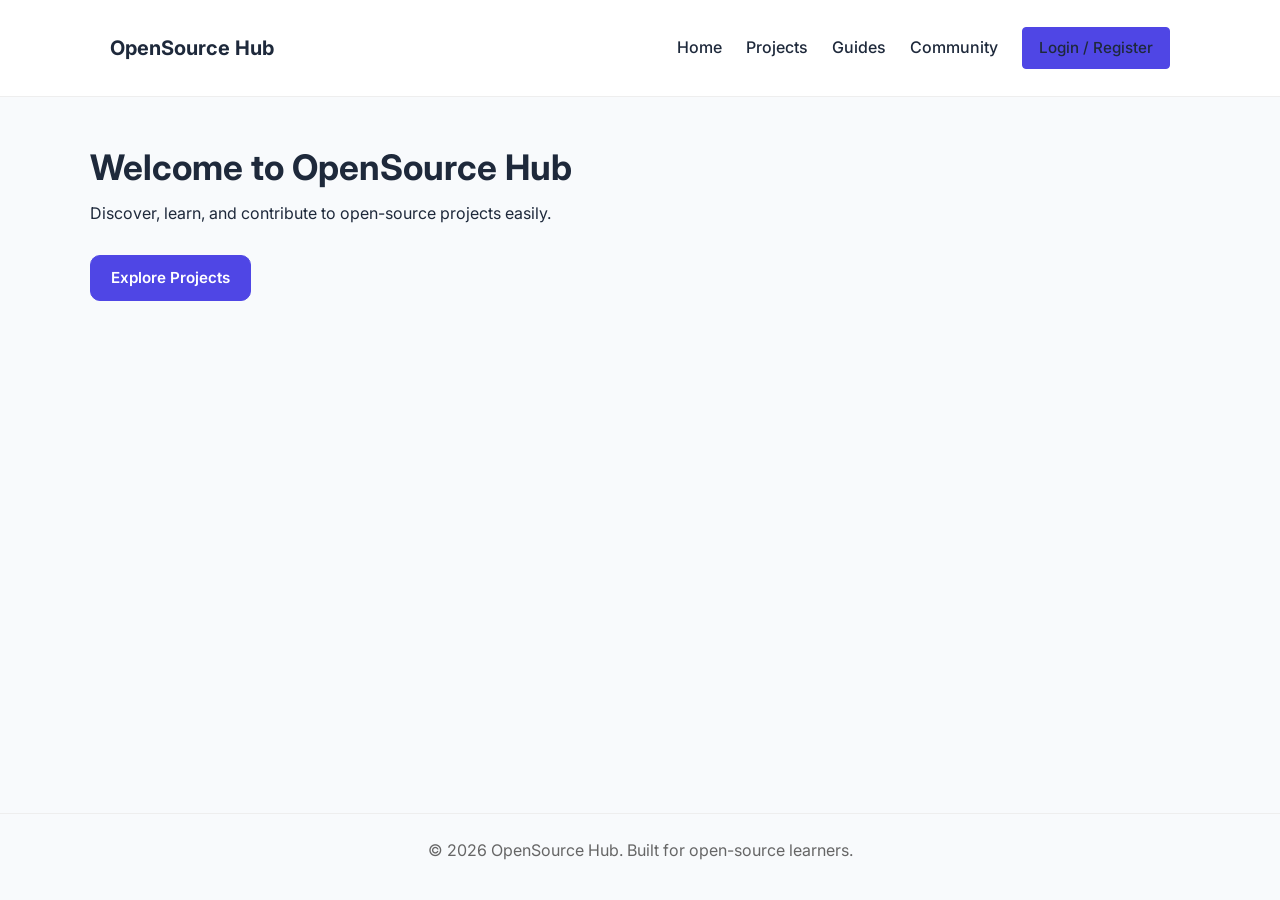
==== index.html @ 60cad7de "Complete Day 1 Gauri UI setup" ====
<!DOCTYPE html>
<html lang="en">

<head>
  <meta charset="UTF-8">
  <meta name="viewport" content="width=device-width, initial-scale=1.0">
  <title>OpenSource Hub - Discover, Learn &amp; Contribute</title>
  <link rel="preconnect" href="https://fonts.googleapis.com">
  <link href="https://fonts.googleapis.com/css2?family=Inter:wght@400;500;600;700;800&display=swap" rel="stylesheet">
  <link rel="stylesheet" href="css/style.css">
</head>

<body>
  <div id="navbar"></div>

  <main class="container" style="padding: 3rem 0;">
    <h1>Welcome to OpenSource Hub</h1>
    <p>Discover, learn, and contribute to open-source projects easily.</p>
    <a href="projects.html" class="btn btn-primary"
      style="margin-top: 1rem; display: inline-block; text-decoration: none;">Explore Projects</a>
  </main>

  <div id="footer"></div>
  <script src="js/navbar.js"></script>
</body>

</html>
---- css/style.css ----
/* ==========================================================
   OpenSource Hub - Global Stylesheet (owner: Gauri)
   Shared classes: .container .btn .btn-primary .card .badge
   .form-group .error-msg  (everyone must use these)
   ========================================================== */

/* ---------- 1. Design tokens (change colours HERE only) ---------- */
:root {
  --primary: #4f46e5;
  --primary-dark: #4338ca;
  --accent: #10b981;
  --bg: #f8fafc;
  --surface: #ffffff;
  --text: #1e293b;
  --text-muted: #64748b;
  --border: #e2e8f0;

  --green: #16a34a;   /* Beginner */
  --orange: #ea580c;  /* Intermediate */
  --red: #dc2626;     /* Advanced */

  --radius: 10px;
  --shadow: 0 2px 8px rgba(15, 23, 42, 0.08);
  --shadow-hover: 0 8px 20px rgba(15, 23, 42, 0.14);
  --font: 'Inter', system-ui, -apple-system, 'Segoe UI', Roboto, sans-serif;
}

/* ---------- 2. Reset & base ---------- */
*, *::before, *::after { box-sizing: border-box; margin: 0; padding: 0; }
html { scroll-behavior: smooth; }
body {
  font-family: var(--font);
  background: var(--bg);
  color: var(--text);
  line-height: 1.6;
  min-height: 100vh;
  display: flex;
  flex-direction: column;
}
main { flex: 1; padding: 32px 0 56px; }
img { max-width: 100%; display: block; }
a { color: var(--primary); text-decoration: none; }
a:hover { text-decoration: underline; }
h1, h2, h3 { line-height: 1.25; margin-bottom: 12px; }
h1 { font-size: 2.2rem; }
h2 { font-size: 1.6rem; }
h3 { font-size: 1.2rem; }
p { margin-bottom: 12px; }

/* ---------- 3. Layout helpers ---------- */
.container { width: 100%; max-width: 1100px; margin: 0 auto; padding: 0 20px; }
.grid { display: grid; gap: 20px; grid-template-columns: repeat(3, 1fr); } /* responsive on Day 4 */
.text-center { text-align: center; }
.text-muted { color: var(--text-muted); }
.section { padding: 40px 0; }
.hidden { display: none !important; }

/* ---------- 4. Navbar ---------- */
.navbar {
  background: var(--surface);
  border-bottom: 1px solid var(--border);
  position: sticky; top: 0; z-index: 100;
}
.navbar .container { display: flex; align-items: center; justify-content: space-between; height: 64px; }
.nav-logo { font-weight: 800; font-size: 1.25rem; color: var(--primary); }
.nav-logo:hover { text-decoration: none; }
.nav-links { display: flex; align-items: center; gap: 22px; list-style: none; }
.nav-links a { color: var(--text); font-weight: 500; }
.nav-links a:hover, .nav-links a.active { color: var(--primary); text-decoration: none; }
.nav-toggle { display: none; background: none; border: none; font-size: 1.6rem; cursor: pointer; } /* Day 4 */

/* ---------- 5. Footer ---------- */
.footer { background: #0f172a; color: #cbd5e1; padding: 28px 0; margin-top: auto; }
.footer .container { display: flex; justify-content: space-between; flex-wrap: wrap; gap: 12px; }
.footer a { color: #cbd5e1; }

/* ---------- 6. Buttons ---------- */
.btn {
  display: inline-block;
  padding: 10px 20px;
  border: 1px solid var(--border);
  border-radius: var(--radius);
  background: var(--surface);
  color: var(--text);
  font-family: inherit; font-size: 0.95rem; font-weight: 600;
  cursor: pointer;
  transition: background 0.2s, transform 0.1s;
}
.btn:hover { background: #eef2ff; text-decoration: none; }
.btn:active { transform: scale(0.98); }
.btn-primary { background: var(--primary); border-color: var(--primary); color: #fff; }
.btn-primary:hover { background: var(--primary-dark); }
.btn-danger { background: var(--red); border-color: var(--red); color: #fff; }
.btn-danger:hover { background: #b91c1c; }
.btn-block { display: block; width: 100%; }
.btn:disabled { opacity: 0.6; cursor: not-allowed; }

/* ---------- 7. Cards ---------- */
.card {
  background: var(--surface);
  border: 1px solid var(--border);
  border-radius: var(--radius);
  padding: 20px;
  box-shadow: var(--shadow);
  transition: box-shadow 0.2s, transform 0.2s;
}
.card:hover { box-shadow: var(--shadow-hover); transform: translateY(-2px); }
.card-title { font-size: 1.1rem; font-weight: 700; margin-bottom: 8px; }
.card-footer { display: flex; justify-content: space-between; align-items: center; margin-top: 14px; }

/* ---------- 8. Badges & tags ---------- */
.badge {
  display: inline-block; padding: 3px 10px; border-radius: 999px;
  font-size: 0.75rem; font-weight: 700; color: #fff; background: var(--text-muted);
}
.badge-beginner     { background: var(--green); }
.badge-intermediate { background: var(--orange); }
.badge-advanced     { background: var(--red); }
.tag {
  display: inline-block; padding: 3px 10px; border-radius: 6px;
  font-size: 0.75rem; background: #eef2ff; color: var(--primary); margin-right: 6px;
}

/* Bookmark star button (filled state added on Day 4) */
.bookmark-btn { background: none; border: none; font-size: 1.4rem; cursor: pointer; color: #cbd5e1; }
.bookmark-btn.active { color: #f59e0b; }

/* ---------- 9. Forms ---------- */
.form-card { max-width: 420px; margin: 0 auto; }
.form-group { margin-bottom: 16px; }
.form-group label { display: block; font-weight: 600; margin-bottom: 6px; }
.form-group input,
.form-group select,
.form-group textarea {
  width: 100%; padding: 10px 12px;
  border: 1px solid var(--border); border-radius: var(--radius);
  font-family: inherit; font-size: 1rem; background: #fff;
}
.form-group input:focus,
.form-group select:focus,
.form-group textarea:focus {
  outline: none; border-color: var(--primary); box-shadow: 0 0 0 3px rgba(79, 70, 229, 0.15);
}
.form-group textarea { min-height: 120px; resize: vertical; }

/* ---------- 10. Messages ---------- */
.error-msg   { color: var(--red);   font-size: 0.9rem; margin-top: 6px; min-height: 1.2em; }
.success-msg { color: var(--green); font-size: 0.9rem; margin-top: 6px; }
.empty-state { text-align: center; color: var(--text-muted); padding: 48px 0; }

/* ---------- 11. Loading spinner ---------- */
.spinner {
  width: 40px; height: 40px; margin: 40px auto;
  border: 4px solid var(--border); border-top-color: var(--primary);
  border-radius: 50%; animation: spin 0.8s linear infinite;
}
@keyframes spin { to { transform: rotate(360deg); } }

/* ---------- 12. Hero (Home page, built Day 2) ---------- */
.hero { text-align: center; padding: 72px 0; background: linear-gradient(135deg, #eef2ff, #ecfdf5); }
.hero p { max-width: 560px; margin: 0 auto 24px; color: var(--text-muted); font-size: 1.1rem; }
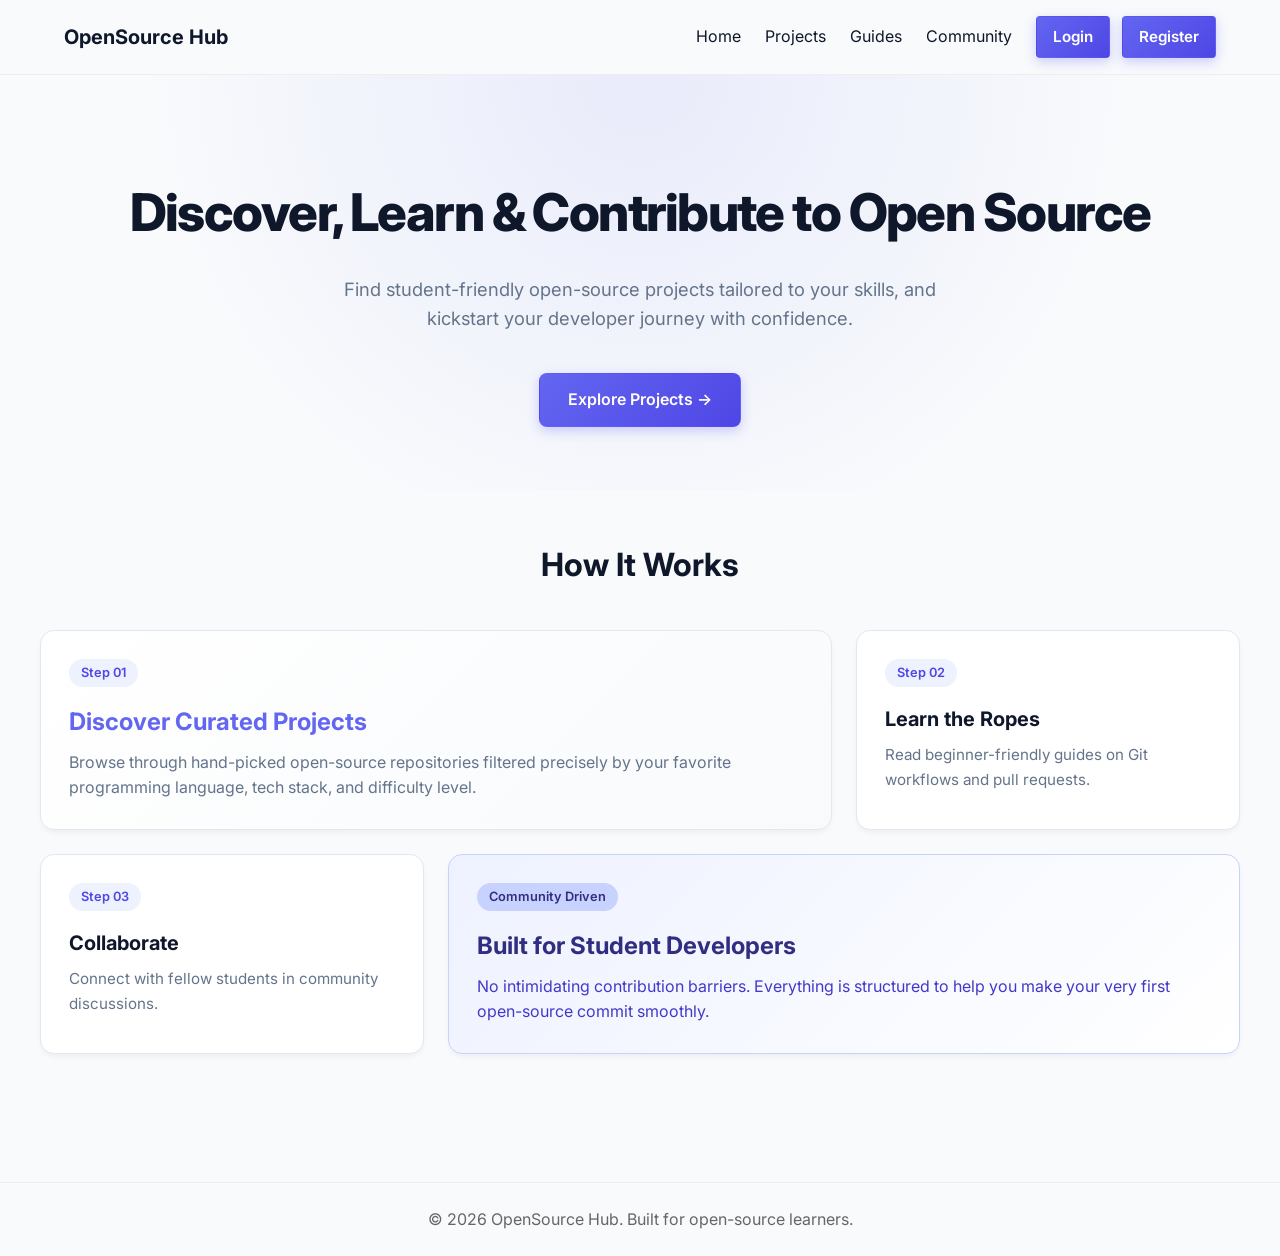
==== commit d3bf4c53: "Day-2 Frontend" ====
--- a/index.html
+++ b/index.html
@@ -4,23 +4,55 @@
 <head>
   <meta charset="UTF-8">
   <meta name="viewport" content="width=device-width, initial-scale=1.0">
-  <title>OpenSource Hub - Discover, Learn &amp; Contribute</title>
+  <title>OpenSource Hub - Discover, Learn & Contribute</title>
   <link rel="preconnect" href="https://fonts.googleapis.com">
   <link href="https://fonts.googleapis.com/css2?family=Inter:wght@400;500;600;700;800&display=swap" rel="stylesheet">
   <link rel="stylesheet" href="css/style.css">
 </head>
 
 <body>
+  <!-- Navbar injected by navbar.js -->
   <div id="navbar"></div>
 
-  <main class="container" style="padding: 3rem 0;">
-    <h1>Welcome to OpenSource Hub</h1>
-    <p>Discover, learn, and contribute to open-source projects easily.</p>
-    <a href="projects.html" class="btn btn-primary"
-      style="margin-top: 1rem; display: inline-block; text-decoration: none;">Explore Projects</a>
-  </main>
+  <!-- Hero Section -->
+  <section class="hero">
+    <div class="container">
+      <h1>Discover, Learn & Contribute to Open Source</h1>
+      <p>Find student-friendly open-source projects tailored to your skills, and kickstart your developer journey with confidence.</p>
+      <a href="projects.html" class="btn btn-primary" style="text-decoration: none; padding: 0.8rem 1.75rem; font-size: 1rem;">Explore Projects →</a>
+    </div>
+  </section>
 
+  <!-- Bento Grid "How It Works" Section -->
+  <section class="section container" style="padding: 3rem 0 5rem;">
+    <h2 class="text-center" style="margin-bottom: 2.5rem; font-size: 2rem;">How It Works</h2>
+    <div class="bento-grid">
+      <div class="card bento-span-2" style="background: linear-gradient(135deg, #ffffff 0%, #f8fafc 100%);">
+        <span class="tag" style="margin-bottom: 1rem;">Step 01</span>
+        <h3 style="font-size: 1.5rem; margin-bottom: 0.5rem; color: var(--primary);">Discover Curated Projects</h3>
+        <p class="text-muted">Browse through hand-picked open-source repositories filtered precisely by your favorite programming language, tech stack, and difficulty level.</p>
+      </div>
+      <div class="card">
+        <span class="tag" style="margin-bottom: 1rem;">Step 02</span>
+        <h3 style="font-size: 1.25rem; margin-bottom: 0.5rem;">Learn the Ropes</h3>
+        <p class="text-muted" style="font-size: 0.95rem;">Read beginner-friendly guides on Git workflows and pull requests.</p>
+      </div>
+      <div class="card">
+        <span class="tag" style="margin-bottom: 1rem;">Step 03</span>
+        <h3 style="font-size: 1.25rem; margin-bottom: 0.5rem;">Collaborate</h3>
+        <p class="text-muted" style="font-size: 0.95rem;">Connect with fellow students in community discussions.</p>
+      </div>
+      <div class="card bento-span-2" style="background: linear-gradient(135deg, #eef2ff 0%, #ffffff 100%); border-color: #c7d2fe;">
+        <span class="tag" style="margin-bottom: 1rem; background: #c7d2fe; color: #312e81;">Community Driven</span>
+        <h3 style="font-size: 1.5rem; margin-bottom: 0.5rem; color: #312e81;">Built for Student Developers</h3>
+        <p style="color: #4338ca;">No intimidating contribution barriers. Everything is structured to help you make your very first open-source commit smoothly.</p>
+      </div>
+    </div>
+  </section>
+
+  <!-- Footer injected by navbar.js -->
   <div id="footer"></div>
+
   <script src="js/navbar.js"></script>
 </body>
 
--- a/css/style.css
+++ b/css/style.css
@@ -1,161 +1,181 @@
-/* ==========================================================
-   OpenSource Hub - Global Stylesheet (owner: Gauri)
-   Shared classes: .container .btn .btn-primary .card .badge
-   .form-group .error-msg  (everyone must use these)
-   ========================================================== */
-
-/* ---------- 1. Design tokens (change colours HERE only) ---------- */
 :root {
-  --primary: #4f46e5;
-  --primary-dark: #4338ca;
-  --accent: #10b981;
-  --bg: #f8fafc;
-  --surface: #ffffff;
-  --text: #1e293b;
-  --text-muted: #64748b;
-  --border: #e2e8f0;
-
-  --green: #16a34a;   /* Beginner */
-  --orange: #ea580c;  /* Intermediate */
-  --red: #dc2626;     /* Advanced */
-
-  --radius: 10px;
-  --shadow: 0 2px 8px rgba(15, 23, 42, 0.08);
-  --shadow-hover: 0 8px 20px rgba(15, 23, 42, 0.14);
-  --font: 'Inter', system-ui, -apple-system, 'Segoe UI', Roboto, sans-serif;
+    --primary: #6366f1;
+    --primary-hover: #4f46e5;
+    --bg-main: #f8fafc;
+    --card-bg: #ffffff;
+    --text: #0f172a;
+    --text-muted: #64748b;
+    --border: #e2e8f0;
+    --radius: 14px;
+    --shadow: 0 4px 6px -1px rgba(0, 0, 0, 0.04), 0 2px 4px -1px rgba(0, 0, 0, 0.02);
+    --shadow-hover: 0 20px 25px -5px rgba(0, 0, 0, 0.08), 0 10px 10px -5px rgba(0, 0, 0, 0.04);
 }
 
-/* ---------- 2. Reset & base ---------- */
-*, *::before, *::after { box-sizing: border-box; margin: 0; padding: 0; }
-html { scroll-behavior: smooth; }
-body {
-  font-family: var(--font);
-  background: var(--bg);
-  color: var(--text);
-  line-height: 1.6;
-  min-height: 100vh;
-  display: flex;
-  flex-direction: column;
-}
-main { flex: 1; padding: 32px 0 56px; }
-img { max-width: 100%; display: block; }
-a { color: var(--primary); text-decoration: none; }
-a:hover { text-decoration: underline; }
-h1, h2, h3 { line-height: 1.25; margin-bottom: 12px; }
-h1 { font-size: 2.2rem; }
-h2 { font-size: 1.6rem; }
-h3 { font-size: 1.2rem; }
-p { margin-bottom: 12px; }
-
-/* ---------- 3. Layout helpers ---------- */
-.container { width: 100%; max-width: 1100px; margin: 0 auto; padding: 0 20px; }
-.grid { display: grid; gap: 20px; grid-template-columns: repeat(3, 1fr); } /* responsive on Day 4 */
-.text-center { text-align: center; }
-.text-muted { color: var(--text-muted); }
-.section { padding: 40px 0; }
-.hidden { display: none !important; }
-
-/* ---------- 4. Navbar ---------- */
-.navbar {
-  background: var(--surface);
-  border-bottom: 1px solid var(--border);
-  position: sticky; top: 0; z-index: 100;
-}
-.navbar .container { display: flex; align-items: center; justify-content: space-between; height: 64px; }
-.nav-logo { font-weight: 800; font-size: 1.25rem; color: var(--primary); }
-.nav-logo:hover { text-decoration: none; }
-.nav-links { display: flex; align-items: center; gap: 22px; list-style: none; }
-.nav-links a { color: var(--text); font-weight: 500; }
-.nav-links a:hover, .nav-links a.active { color: var(--primary); text-decoration: none; }
-.nav-toggle { display: none; background: none; border: none; font-size: 1.6rem; cursor: pointer; } /* Day 4 */
-
-/* ---------- 5. Footer ---------- */
-.footer { background: #0f172a; color: #cbd5e1; padding: 28px 0; margin-top: auto; }
-.footer .container { display: flex; justify-content: space-between; flex-wrap: wrap; gap: 12px; }
-.footer a { color: #cbd5e1; }
-
-/* ---------- 6. Buttons ---------- */
-.btn {
-  display: inline-block;
-  padding: 10px 20px;
-  border: 1px solid var(--border);
-  border-radius: var(--radius);
-  background: var(--surface);
-  color: var(--text);
-  font-family: inherit; font-size: 0.95rem; font-weight: 600;
-  cursor: pointer;
-  transition: background 0.2s, transform 0.1s;
-}
-.btn:hover { background: #eef2ff; text-decoration: none; }
-.btn:active { transform: scale(0.98); }
-.btn-primary { background: var(--primary); border-color: var(--primary); color: #fff; }
-.btn-primary:hover { background: var(--primary-dark); }
-.btn-danger { background: var(--red); border-color: var(--red); color: #fff; }
-.btn-danger:hover { background: #b91c1c; }
-.btn-block { display: block; width: 100%; }
-.btn:disabled { opacity: 0.6; cursor: not-allowed; }
-
-/* ---------- 7. Cards ---------- */
-.card {
-  background: var(--surface);
-  border: 1px solid var(--border);
-  border-radius: var(--radius);
-  padding: 20px;
-  box-shadow: var(--shadow);
-  transition: box-shadow 0.2s, transform 0.2s;
-}
-.card:hover { box-shadow: var(--shadow-hover); transform: translateY(-2px); }
-.card-title { font-size: 1.1rem; font-weight: 700; margin-bottom: 8px; }
-.card-footer { display: flex; justify-content: space-between; align-items: center; margin-top: 14px; }
-
-/* ---------- 8. Badges & tags ---------- */
-.badge {
-  display: inline-block; padding: 3px 10px; border-radius: 999px;
-  font-size: 0.75rem; font-weight: 700; color: #fff; background: var(--text-muted);
-}
-.badge-beginner     { background: var(--green); }
-.badge-intermediate { background: var(--orange); }
-.badge-advanced     { background: var(--red); }
-.tag {
-  display: inline-block; padding: 3px 10px; border-radius: 6px;
-  font-size: 0.75rem; background: #eef2ff; color: var(--primary); margin-right: 6px;
+* {
+    box-sizing: border-box;
+    margin: 0;
+    padding: 0;
+    font-family: 'Inter', sans-serif;
 }
 
-/* Bookmark star button (filled state added on Day 4) */
-.bookmark-btn { background: none; border: none; font-size: 1.4rem; cursor: pointer; color: #cbd5e1; }
-.bookmark-btn.active { color: #f59e0b; }
+body {
+    background-color: var(--bg-main);
+    color: var(--text);
+    line-height: 1.6;
+}
 
-/* ---------- 9. Forms ---------- */
-.form-card { max-width: 420px; margin: 0 auto; }
-.form-group { margin-bottom: 16px; }
-.form-group label { display: block; font-weight: 600; margin-bottom: 6px; }
-.form-group input,
-.form-group select,
-.form-group textarea {
-  width: 100%; padding: 10px 12px;
-  border: 1px solid var(--border); border-radius: var(--radius);
-  font-family: inherit; font-size: 1rem; background: #fff;
+.container {
+    max-width: 1200px;
+    margin: 0 auto;
+    padding: 0 1.5rem;
 }
-.form-group input:focus,
-.form-group select:focus,
-.form-group textarea:focus {
-  outline: none; border-color: var(--primary); box-shadow: 0 0 0 3px rgba(79, 70, 229, 0.15);
+
+/* Modern Buttons with Gradients */
+.btn {
+    display: inline-flex;
+    align-items: center;
+    justify-content: center;
+    padding: 0.65rem 1.25rem;
+    border-radius: 8px;
+    font-weight: 600;
+    font-size: 0.95rem;
+    cursor: pointer;
+    transition: all 0.25s ease;
+    border: 1px solid transparent;
+    text-decoration: none;
 }
-.form-group textarea { min-height: 120px; resize: vertical; }
 
-/* ---------- 10. Messages ---------- */
-.error-msg   { color: var(--red);   font-size: 0.9rem; margin-top: 6px; min-height: 1.2em; }
-.success-msg { color: var(--green); font-size: 0.9rem; margin-top: 6px; }
-.empty-state { text-align: center; color: var(--text-muted); padding: 48px 0; }
+.btn-primary {
+    background: linear-gradient(135deg, #6366f1 0%, #4f46e5 100%);
+    color: #ffffff;
+    box-shadow: 0 4px 12px rgba(99, 102, 241, 0.3);
+}
 
-/* ---------- 11. Loading spinner ---------- */
-.spinner {
-  width: 40px; height: 40px; margin: 40px auto;
-  border: 4px solid var(--border); border-top-color: var(--primary);
-  border-radius: 50%; animation: spin 0.8s linear infinite;
+.btn-primary:hover {
+    transform: translateY(-2px);
+    box-shadow: 0 8px 20px rgba(99, 102, 241, 0.4);
 }
-@keyframes spin { to { transform: rotate(360deg); } }
 
-/* ---------- 12. Hero (Home page, built Day 2) ---------- */
-.hero { text-align: center; padding: 72px 0; background: linear-gradient(135deg, #eef2ff, #ecfdf5); }
-.hero p { max-width: 560px; margin: 0 auto 24px; color: var(--text-muted); font-size: 1.1rem; }
+/* Cards with Floating Hover Effect */
+.card {
+    background: var(--card-bg);
+    border: 1px solid var(--border);
+    border-radius: var(--radius);
+    padding: 1.75rem;
+    box-shadow: var(--shadow);
+    transition: transform 0.3s cubic-bezier(0.4, 0, 0.2, 1), box-shadow 0.3s cubic-bezier(0.4, 0, 0.2, 1);
+}
+
+.card:hover {
+    transform: translateY(-6px);
+    box-shadow: var(--shadow-hover);
+    border-color: #cbd5e1;
+}
+
+/* Bento Grid Layouts */
+.bento-grid {
+    display: grid;
+    grid-template-columns: repeat(3, 1fr);
+    gap: 1.5rem;
+}
+
+.bento-span-2 {
+    grid-column: span 2;
+}
+
+@media (max-width: 900px) {
+    .bento-grid {
+        grid-template-columns: 1fr;
+    }
+    .bento-span-2 {
+        grid-column: span 1;
+    }
+}
+
+/* Standard Grid */
+.grid {
+    display: grid;
+    grid-template-columns: repeat(auto-fit, minmax(320px, 1fr));
+    gap: 1.5rem;
+}
+
+/* Hero Section */
+.hero {
+    padding: 6rem 0 4rem;
+    text-align: center;
+    background: radial-gradient(circle at top center, rgba(99, 102, 241, 0.1) 0%, transparent 65%);
+}
+
+.hero h1 {
+    font-size: 3.25rem;
+    font-weight: 800;
+    letter-spacing: -0.03em;
+    margin-bottom: 1.25rem;
+    color: var(--text);
+}
+
+.hero p {
+    font-size: 1.15rem;
+    color: var(--text-muted);
+    max-width: 600px;
+    margin: 0 auto 2.5rem;
+}
+
+/* Tags & Badges */
+.tag {
+    display: inline-block;
+    padding: 0.25rem 0.75rem;
+    background: #eef2ff;
+    color: #4f46e5;
+    border-radius: 9999px;
+    font-size: 0.8rem;
+    font-weight: 600;
+}
+
+.badge {
+    padding: 0.25rem 0.65rem;
+    border-radius: 6px;
+    font-size: 0.75rem;
+    font-weight: 600;
+}
+
+.badge-beginner { background: #dcfce7; color: #166534; }
+.badge-intermediate { background: #fef9c3; color: #854d0e; }
+
+/* Forms */
+.form-group {
+    margin-bottom: 1.25rem;
+}
+
+.form-group label {
+    display: block;
+    margin-bottom: 0.5rem;
+    font-weight: 500;
+    font-size: 0.9rem;
+}
+
+.form-group input, .form-group select, .form-group textarea {
+    width: 100%;
+    padding: 0.75rem 1rem;
+    border: 1px solid var(--border);
+    border-radius: 8px;
+    font-size: 0.95rem;
+    outline: none;
+    transition: all 0.2s;
+    background: #ffffff;
+}
+
+.form-group input:focus, .form-group select:focus, .form-group textarea:focus {
+    border-color: var(--primary);
+    box-shadow: 0 0 0 4px rgba(99, 102, 241, 0.12);
+}
+
+.form-card {
+    max-width: 440px;
+    margin: 2rem auto;
+}
+
+.text-muted { color: var(--text-muted); }
+.text-center { text-align: center; }
+.btn-block { width: 100%; }
+.error-msg { color: #dc2626; font-size: 0.85rem; margin-bottom: 1rem; }
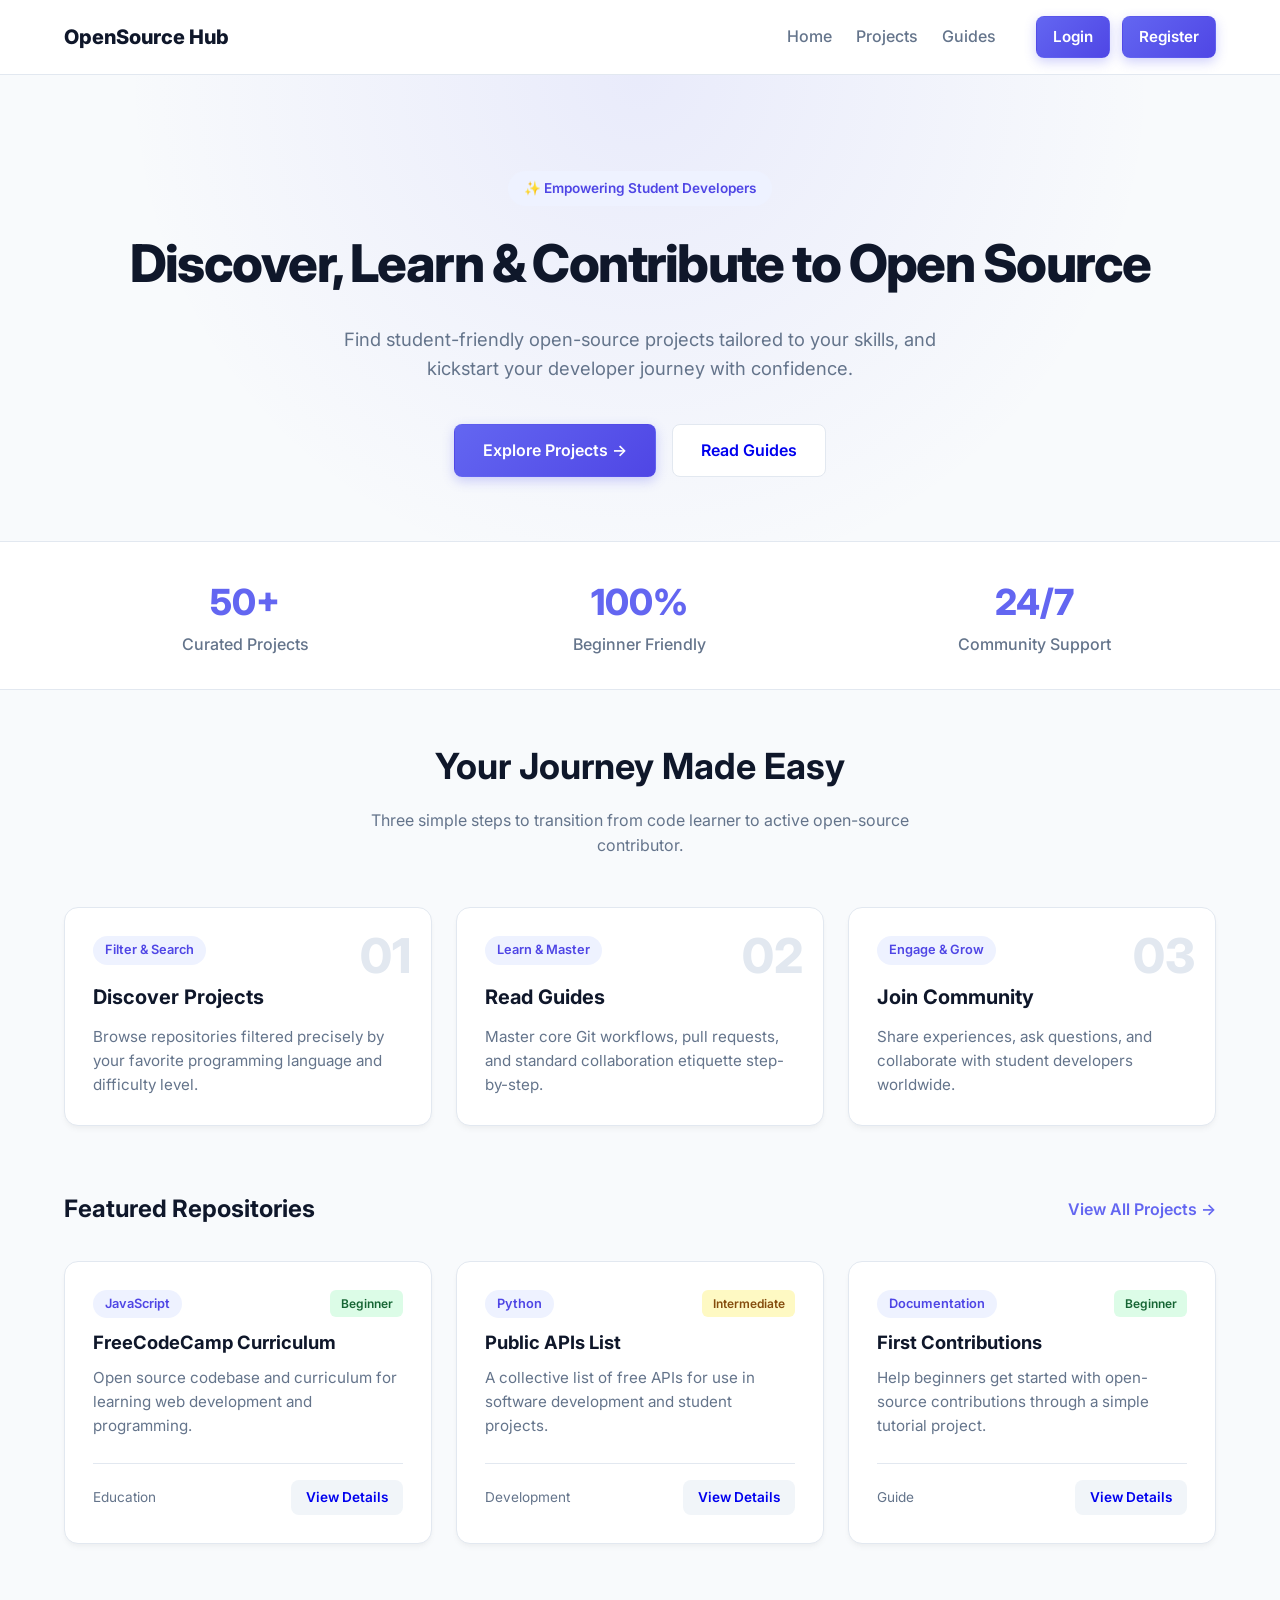
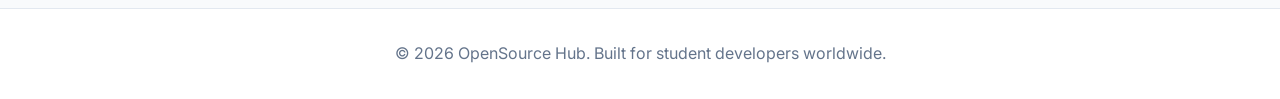
==== commit df46c023: "Few changes in the UI" ====
--- a/index.html
+++ b/index.html
@@ -17,35 +17,110 @@
   <!-- Hero Section -->
   <section class="hero">
     <div class="container">
+      <span class="tag" style="margin-bottom: 1rem; padding: 0.4rem 1rem; font-size: 0.85rem;">✨ Empowering Student Developers</span>
       <h1>Discover, Learn & Contribute to Open Source</h1>
       <p>Find student-friendly open-source projects tailored to your skills, and kickstart your developer journey with confidence.</p>
-      <a href="projects.html" class="btn btn-primary" style="text-decoration: none; padding: 0.8rem 1.75rem; font-size: 1rem;">Explore Projects →</a>
+      <div style="display: flex; gap: 1rem; justify-content: center; align-items: center;">
+        <a href="projects.html" class="btn btn-primary" style="text-decoration: none; padding: 0.8rem 1.75rem; font-size: 1rem;">Explore Projects →</a>
+        <a href="guides.html" class="btn" style="text-decoration: none; padding: 0.8rem 1.75rem; font-size: 1rem; background: #ffffff; border-color: var(--border);">Read Guides</a>
+      </div>
     </div>
   </section>
 
-  <!-- Bento Grid "How It Works" Section -->
-  <section class="section container" style="padding: 3rem 0 5rem;">
-    <h2 class="text-center" style="margin-bottom: 2.5rem; font-size: 2rem;">How It Works</h2>
-    <div class="bento-grid">
-      <div class="card bento-span-2" style="background: linear-gradient(135deg, #ffffff 0%, #f8fafc 100%);">
-        <span class="tag" style="margin-bottom: 1rem;">Step 01</span>
-        <h3 style="font-size: 1.5rem; margin-bottom: 0.5rem; color: var(--primary);">Discover Curated Projects</h3>
-        <p class="text-muted">Browse through hand-picked open-source repositories filtered precisely by your favorite programming language, tech stack, and difficulty level.</p>
+  <!-- Dynamic Stats Bar -->
+  <section style="background: #ffffff; border-top: 1px solid var(--border); border-bottom: 1px solid var(--border); padding: 2rem 0; margin-bottom: 3rem;">
+    <div class="container" style="display: grid; grid-template-columns: repeat(auto-fit, minmax(200px, 1fr)); gap: 2rem; text-align: center;">
+      <div>
+        <h2 style="font-size: 2.25rem; color: var(--primary); font-weight: 800;">50+</h2>
+        <p class="text-muted" style="font-weight: 500;">Curated Projects</p>
+      </div>
+      <div>
+        <h2 style="font-size: 2.25rem; color: var(--primary); font-weight: 800;">100%</h2>
+        <p class="text-muted" style="font-weight: 500;">Beginner Friendly</p>
+      </div>
+      <div>
+        <h2 style="font-size: 2.25rem; color: var(--primary); font-weight: 800;">24/7</h2>
+        <p class="text-muted" style="font-weight: 500;">Community Support</p>
+      </div>
+    </div>
+  </section>
+
+  <!-- Interactive 3-Step Guide Section -->
+  <section class="section container" style="margin-bottom: 4rem;">
+    <div class="text-center" style="max-width: 600px; margin: 0 auto 3rem;">
+      <h2 style="font-size: 2.25rem; margin-bottom: 0.75rem;">Your Journey Made Easy</h2>
+      <p class="text-muted">Three simple steps to transition from code learner to active open-source contributor.</p>
+    </div>
+    <div class="grid">
+      <div class="card" style="position: relative; overflow: hidden;">
+        <div style="font-size: 3rem; font-weight: 800; color: #e2e8f0; position: absolute; top: 10px; right: 20px; z-index: 0;">01</div>
+        <div style="position: relative; z-index: 1;">
+          <span class="tag" style="margin-bottom: 1rem;">Filter & Search</span>
+          <h3 style="font-size: 1.25rem; margin-bottom: 0.75rem; color: var(--text);">Discover Projects</h3>
+          <p class="text-muted" style="font-size: 0.95rem;">Browse repositories filtered precisely by your favorite programming language and difficulty level.</p>
+        </div>
+      </div>
+      <div class="card" style="position: relative; overflow: hidden;">
+        <div style="font-size: 3rem; font-weight: 800; color: #e2e8f0; position: absolute; top: 10px; right: 20px; z-index: 0;">02</div>
+        <div style="position: relative; z-index: 1;">
+          <span class="tag" style="margin-bottom: 1rem;">Learn & Master</span>
+          <h3 style="font-size: 1.25rem; margin-bottom: 0.75rem; color: var(--text);">Read Guides</h3>
+          <p class="text-muted" style="font-size: 0.95rem;">Master core Git workflows, pull requests, and standard collaboration etiquette step-by-step.</p>
+        </div>
+      </div>
+      <div class="card" style="position: relative; overflow: hidden;">
+        <div style="font-size: 3rem; font-weight: 800; color: #e2e8f0; position: absolute; top: 10px; right: 20px; z-index: 0;">03</div>
+        <div style="position: relative; z-index: 1;">
+          <span class="tag" style="margin-bottom: 1rem;">Engage & Grow</span>
+          <h3 style="font-size: 1.25rem; margin-bottom: 0.75rem; color: var(--text);">Join Community</h3>
+          <p class="text-muted" style="font-size: 0.95rem;">Share experiences, ask questions, and collaborate with student developers worldwide.</p>
+        </div>
+      </div>
+    </div>
+  </section>
+
+  <!-- Featured Projects Preview -->
+  <section class="section container" style="margin-bottom: 4rem;">
+    <div style="display: flex; justify-content: space-between; align-items: center; margin-bottom: 2rem;">
+      <h2>Featured Repositories</h2>
+      <a href="projects.html" style="font-weight: 600; text-decoration: none; color: var(--primary);">View All Projects →</a>
+    </div>
+    <div class="grid">
+      <div class="card">
+        <div style="display: flex; justify-content: space-between; align-items: start; margin-bottom: 10px;">
+          <span class="tag">JavaScript</span>
+          <span class="badge badge-beginner">Beginner</span>
+        </div>
+        <h3 class="card-title" style="font-size: 1.15rem; margin-bottom: 8px;">FreeCodeCamp Curriculum</h3>
+        <p class="text-muted" style="font-size: 0.95rem; margin-bottom: 1.5rem;">Open source codebase and curriculum for learning web development and programming.</p>
+        <div style="display: flex; justify-content: space-between; align-items: center; border-top: 1px solid var(--border); padding-top: 1rem;">
+          <span style="font-size: 0.85rem; color: var(--text-muted);">Education</span>
+          <a href="projects.html" class="btn" style="padding: 6px 14px; font-size: 0.85rem; text-decoration: none; background: #f1f5f9;">View Details</a>
+        </div>
       </div>
       <div class="card">
-        <span class="tag" style="margin-bottom: 1rem;">Step 02</span>
-        <h3 style="font-size: 1.25rem; margin-bottom: 0.5rem;">Learn the Ropes</h3>
-        <p class="text-muted" style="font-size: 0.95rem;">Read beginner-friendly guides on Git workflows and pull requests.</p>
+        <div style="display: flex; justify-content: space-between; align-items: start; margin-bottom: 10px;">
+          <span class="tag">Python</span>
+          <span class="badge badge-intermediate">Intermediate</span>
+        </div>
+        <h3 class="card-title" style="font-size: 1.15rem; margin-bottom: 8px;">Public APIs List</h3>
+        <p class="text-muted" style="font-size: 0.95rem; margin-bottom: 1.5rem;">A collective list of free APIs for use in software development and student projects.</p>
+        <div style="display: flex; justify-content: space-between; align-items: center; border-top: 1px solid var(--border); padding-top: 1rem;">
+          <span style="font-size: 0.85rem; color: var(--text-muted);">Development</span>
+          <a href="projects.html" class="btn" style="padding: 6px 14px; font-size: 0.85rem; text-decoration: none; background: #f1f5f9;">View Details</a>
+        </div>
       </div>
       <div class="card">
-        <span class="tag" style="margin-bottom: 1rem;">Step 03</span>
-        <h3 style="font-size: 1.25rem; margin-bottom: 0.5rem;">Collaborate</h3>
-        <p class="text-muted" style="font-size: 0.95rem;">Connect with fellow students in community discussions.</p>
-      </div>
-      <div class="card bento-span-2" style="background: linear-gradient(135deg, #eef2ff 0%, #ffffff 100%); border-color: #c7d2fe;">
-        <span class="tag" style="margin-bottom: 1rem; background: #c7d2fe; color: #312e81;">Community Driven</span>
-        <h3 style="font-size: 1.5rem; margin-bottom: 0.5rem; color: #312e81;">Built for Student Developers</h3>
-        <p style="color: #4338ca;">No intimidating contribution barriers. Everything is structured to help you make your very first open-source commit smoothly.</p>
+        <div style="display: flex; justify-content: space-between; align-items: start; margin-bottom: 10px;">
+          <span class="tag">Documentation</span>
+          <span class="badge badge-beginner">Beginner</span>
+        </div>
+        <h3 class="card-title" style="font-size: 1.15rem; margin-bottom: 8px;">First Contributions</h3>
+        <p class="text-muted" style="font-size: 0.95rem; margin-bottom: 1.5rem;">Help beginners get started with open-source contributions through a simple tutorial project.</p>
+        <div style="display: flex; justify-content: space-between; align-items: center; border-top: 1px solid var(--border); padding-top: 1rem;">
+          <span style="font-size: 0.85rem; color: var(--text-muted);">Guide</span>
+          <a href="projects.html" class="btn" style="padding: 6px 14px; font-size: 0.85rem; text-decoration: none; background: #f1f5f9;">View Details</a>
+        </div>
       </div>
     </div>
   </section>
